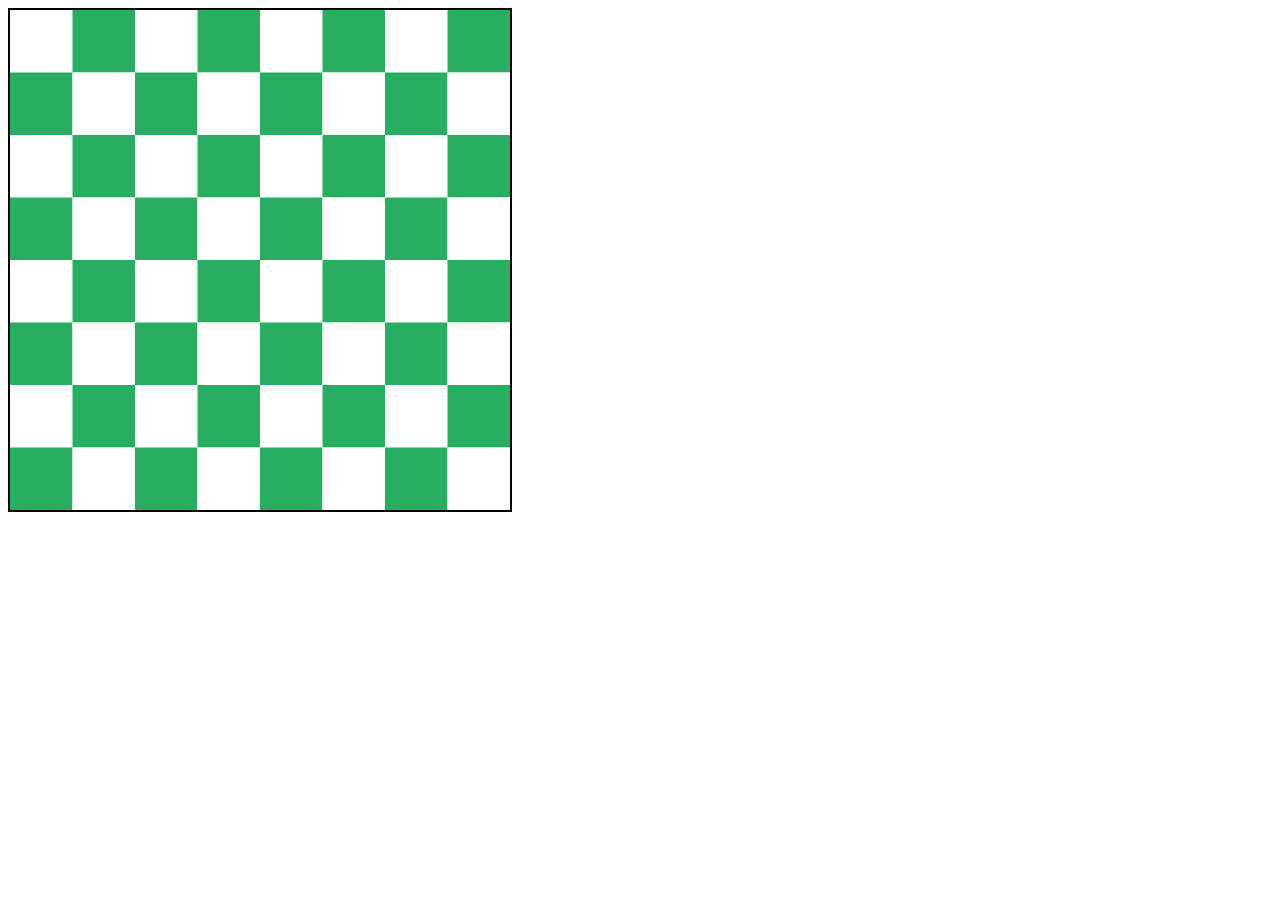
==== index.html @ e8c4156f "init" ====
<!DOCTYPE html>
<html>
    <body>
      <script type="module" src="master.js"></script>
      <img id = "WhitePawn" src = "img/WhitePawn.png" alt = "" style="display: none;"/>
      <img id = "WhiteQueen" src = "img/WhiteQueen.png" alt = "" style="display: none;"/>
      <img id = "WhiteBishop" src = "img/WhiteBishop.png" alt = "" style="display: none;"/>
      <img id = "WhiteRook" src = "img/WhiteRook.png" alt = "" style="display: none;"/>
      <img id = "WhiteKnight" src = "img/WhiteKnight.png" alt = "" style="display: none;"/>
      <img id = "WhiteKing" src = "img/WhiteKing.png" alt = "" style="display: none;"/>

      <img id = "BlackPawn" src = "img/BlackPawn.png" alt = "" style="display: none;"/>
      <img id = "BlackQueen" src = "img/BlackQueen.png" alt = "" style="display: none;"/>
      <img id = "BlackBishop" src = "img/BlackBishop.png" alt = "" style="display: none;"/>
      <img id = "BlackRook" src = "img/BlackRook.png" alt = "" style="display: none;"/>
      <img id = "BlackKnight" src = "img/BlackKnight.png" alt = "" style="display: none;"/>
      <img id = "BlackKing" src = "img/BlackKing.png" alt = "" style="display: none;"/>
      
      <canvas id = "myCanvas" width = "500" height = "500" style = "border: solid 2px black"></canvas>
    </body>
    
    
    
    
</html>
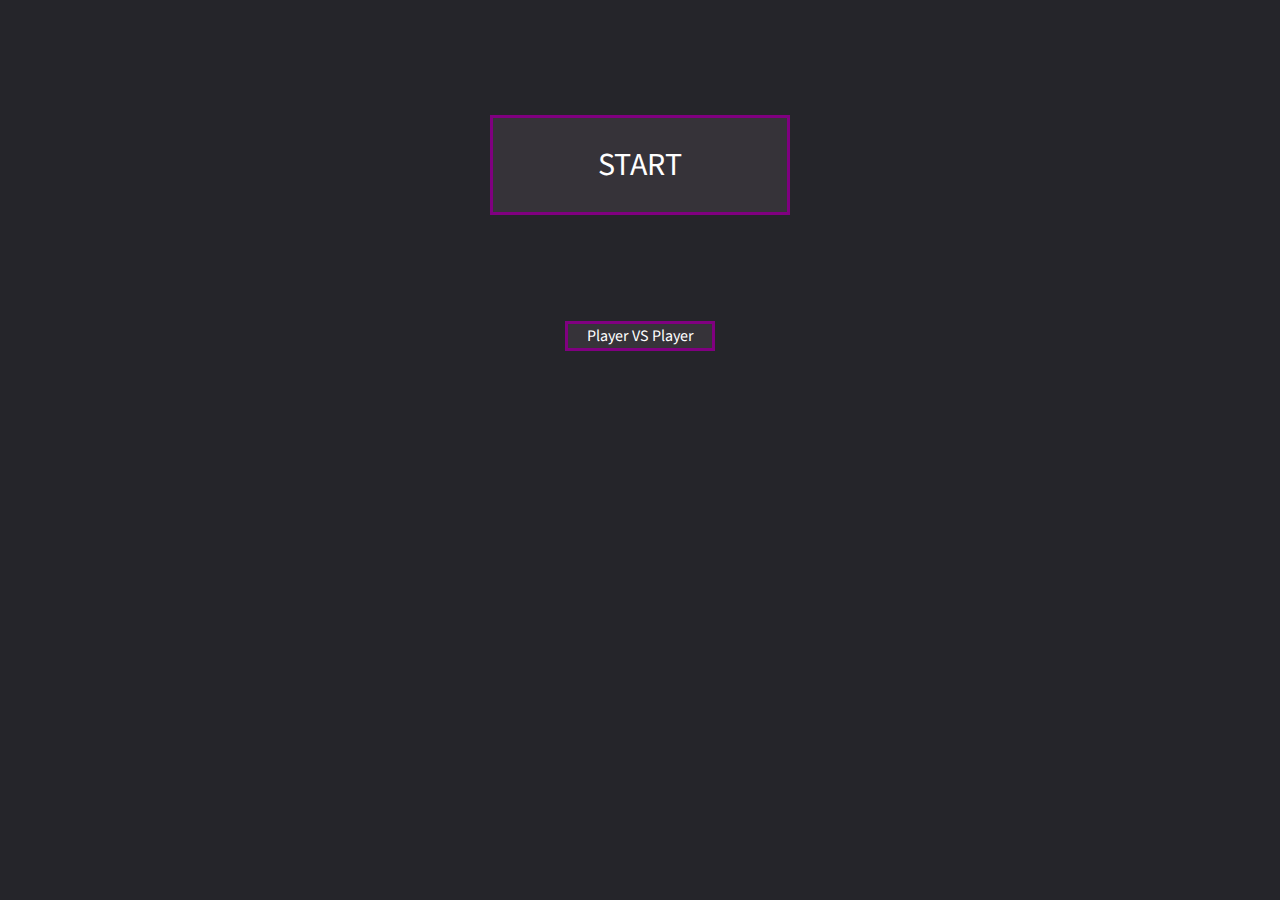
==== commit 049c1cb0: "Added starting menu" ====
--- a/index.html
+++ b/index.html
@@ -1,25 +1,20 @@
 <!DOCTYPE html>
 <html>
+  <head>
+    <title>chess</title>
+    <link rel = "stylesheet" href = "style.css">
+    <script type = "module" src="menu.js">
+      
+    </script>
+
+  </head>
     <body>
-      <script type="module" src="master.js"></script>
-      <img id = "WhitePawn" src = "img/WhitePawn.png" alt = "" style="display: none;"/>
-      <img id = "WhiteQueen" src = "img/WhiteQueen.png" alt = "" style="display: none;"/>
-      <img id = "WhiteBishop" src = "img/WhiteBishop.png" alt = "" style="display: none;"/>
-      <img id = "WhiteRook" src = "img/WhiteRook.png" alt = "" style="display: none;"/>
-      <img id = "WhiteKnight" src = "img/WhiteKnight.png" alt = "" style="display: none;"/>
-      <img id = "WhiteKing" src = "img/WhiteKing.png" alt = "" style="display: none;"/>
+      
+      <div class = "container">
+        <button class = "playGame" onclick = "location.href='game.html'">START</button>
+        <button class = "selectMode" id = "selectMode" type = "button" onclick = "updateMode()">Player VS Player</button>
+       <!-- <img id = "WhiteBlackRectangle" class = "image WhiteBlackRectangle" src = "img/WhiteBlackRectangle.png" alt = ""/> -->
+      </div>
+      </body> 
 
-      <img id = "BlackPawn" src = "img/BlackPawn.png" alt = "" style="display: none;"/>
-      <img id = "BlackQueen" src = "img/BlackQueen.png" alt = "" style="display: none;"/>
-      <img id = "BlackBishop" src = "img/BlackBishop.png" alt = "" style="display: none;"/>
-      <img id = "BlackRook" src = "img/BlackRook.png" alt = "" style="display: none;"/>
-      <img id = "BlackKnight" src = "img/BlackKnight.png" alt = "" style="display: none;"/>
-      <img id = "BlackKing" src = "img/BlackKing.png" alt = "" style="display: none;"/>
-      
-      <canvas id = "myCanvas" width = "500" height = "500" style = "border: solid 2px black"></canvas>
-    </body>
-    
-    
-    
-    
-</html>
+</html>--- a/style.css
+++ b/style.css
@@ -0,0 +1,57 @@
+@import url('https://fonts.googleapis.com/css2?family=Source+Sans+Pro:wght@600&display=swap');
+*{
+    background-color:#25252A
+}
+.container{
+    display: flex;
+    flex-direction:column;
+    align-items: center;
+    text-align: center;
+    justify-content: space-evenly;
+    min-height: 50vh;
+   
+
+}
+.playGame{
+    font-family: 'Source Sans Pro', sans-serif;
+    width:300px;
+    height:100px;
+    border:3px solid purple;
+    color:white;
+    background-color:rgba(83, 76, 83, 0.37);
+    box-shadow: inset 0 0 0 0 purple;
+    transition: ease-out .6s;
+    font-size: 2rem;
+    outline: none;
+}
+
+.playGame:hover{
+    box-shadow: inset 300px 0 0 0 purple;
+    cursor:pointer;
+    font-size: 3rem;
+  
+}
+
+.selectMode{
+    font-family: 'Source Sans Pro', sans-serif;
+    width:150px;
+    height:30px;
+    border:3px solid purple;
+    color:white;
+    background-color:rgba(83, 76, 83, 0.37);
+    box-shadow: inset 0 0 0 0 purple;
+    transition: ease-out .6s;
+    font-size: 1rem;
+    outline: none;
+}
+
+.selectMode:hover{
+    box-shadow: inset 300px 0 0 0 purple;
+    cursor:pointer;
+  
+}
+
+.WhiteBlackRectangle{
+    width:250px;
+    height:200px;
+}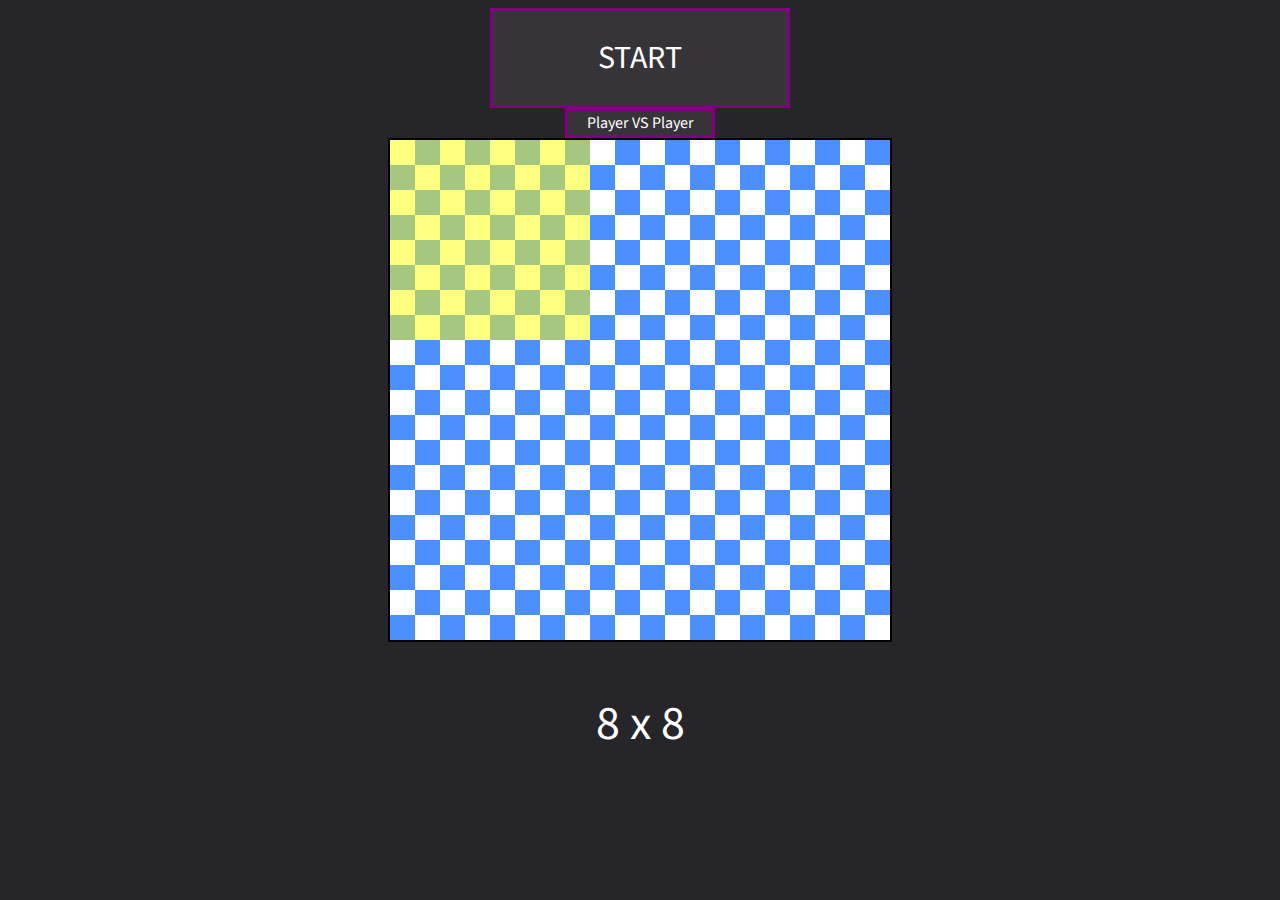
==== commit 1d3608c7: "added animations and user customizations" ====
--- a/index.html
+++ b/index.html
@@ -13,6 +13,8 @@
       <div class = "container">
         <button class = "playGame" onclick = "location.href='game.html'">START</button>
         <button class = "selectMode" id = "selectMode" type = "button" onclick = "updateMode()">Player VS Player</button>
+        <canvas id = "myCanvas" width = "500" height = "500" style = "border: solid 2px black"></canvas>
+        <p class = "dimensions" id = "dimensions">8 x 8</p>
        <!-- <img id = "WhiteBlackRectangle" class = "image WhiteBlackRectangle" src = "img/WhiteBlackRectangle.png" alt = ""/> -->
       </div>
       </body> 
--- a/style.css
+++ b/style.css
@@ -7,8 +7,8 @@
     flex-direction:column;
     align-items: center;
     text-align: center;
-    justify-content: space-evenly;
-    min-height: 50vh;
+   justify-content: space-evenly;
+    min-height: 75vh;
    
 
 }
@@ -54,4 +54,11 @@
 .WhiteBlackRectangle{
     width:250px;
     height:200px;
+}
+
+.dimensions{
+    font-family: 'Source Sans Pro', sans-serif;
+    font-size: 3rem;
+    color:white;
+
 }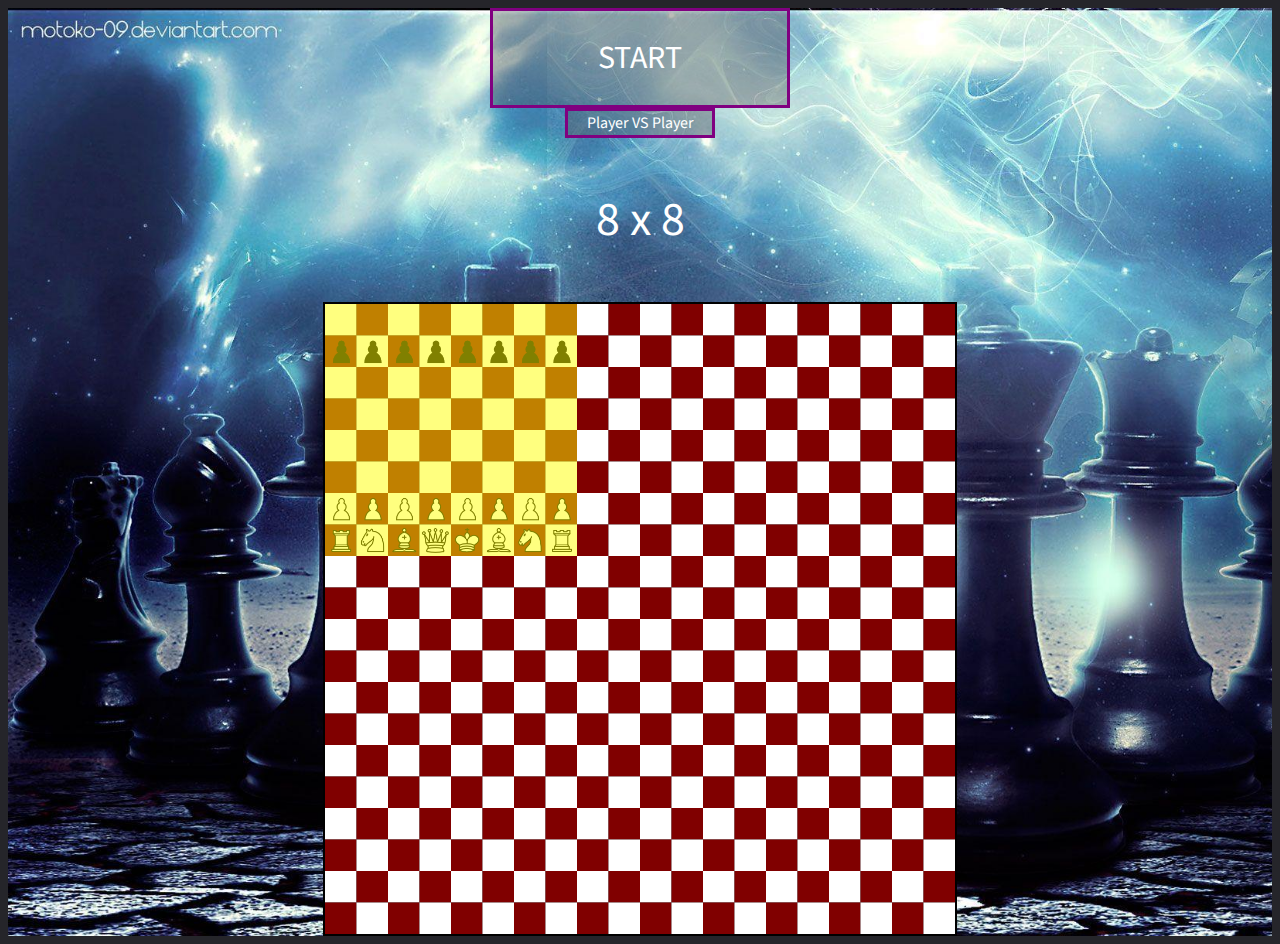
==== commit bcd98a2f: "Major changes to the UI  and graphics" ====
--- a/index.html
+++ b/index.html
@@ -9,12 +9,26 @@
 
   </head>
     <body>
+      <img id = "WhitePawn" src = "img/WhitePawn.png" alt = "" style="display: none;"/>
+      <img id = "WhiteQueen" src = "img/WhiteQueen.png" alt = "" style="display: none;"/>
+      <img id = "WhiteBishop" src = "img/WhiteBishop.png" alt = "" style="display: none;"/>
+      <img id = "WhiteRook" src = "img/WhiteRook.png" alt = "" style="display: none;"/>
+      <img id = "WhiteKnight" src = "img/WhiteKnight.png" alt = "" style="display: none;"/>
+      <img id = "WhiteKing" src = "img/WhiteKing.png" alt = "" style="display: none;"/>
+
+      <img id = "BlackPawn" src = "img/BlackPawn.png" alt = "" style="display: none;"/>
+      <img id = "BlackQueen" src = "img/BlackQueen.png" alt = "" style="display: none;"/>
+      <img id = "BlackBishop" src = "img/BlackBishop.png" alt = "" style="display: none;"/>
+      <img id = "BlackRook" src = "img/BlackRook.png" alt = "" style="display: none;"/>
+      <img id = "BlackKnight" src = "img/BlackKnight.png" alt = "" style="display: none;"/>
+      <img id = "BlackKing" src = "img/BlackKing.png" alt = "" style="display: none;"/>
       
       <div class = "container">
         <button class = "playGame" onclick = "location.href='game.html'">START</button>
         <button class = "selectMode" id = "selectMode" type = "button" onclick = "updateMode()">Player VS Player</button>
+        <p class = "dimensions" id = "dimensions">8 x 8</p>
         <canvas id = "myCanvas" width = "500" height = "500" style = "border: solid 2px black"></canvas>
-        <p class = "dimensions" id = "dimensions">8 x 8</p>
+        
        <!-- <img id = "WhiteBlackRectangle" class = "image WhiteBlackRectangle" src = "img/WhiteBlackRectangle.png" alt = ""/> -->
       </div>
       </body> 
--- a/style.css
+++ b/style.css
@@ -1,16 +1,18 @@
 @import url('https://fonts.googleapis.com/css2?family=Source+Sans+Pro:wght@600&display=swap');
 *{
-    background-color:#25252A
+    background-color:#25252A;
 }
 .container{
+    
+
     display: flex;
     flex-direction:column;
     align-items: center;
     text-align: center;
    justify-content: space-evenly;
-    min-height: 75vh;
+    background-image: url("img/background.jpg");
+    background-size: cover;
    
-
 }
 .playGame{
     font-family: 'Source Sans Pro', sans-serif;
@@ -57,6 +59,7 @@
 }
 
 .dimensions{
+    background-color:transparent;
     font-family: 'Source Sans Pro', sans-serif;
     font-size: 3rem;
     color:white;
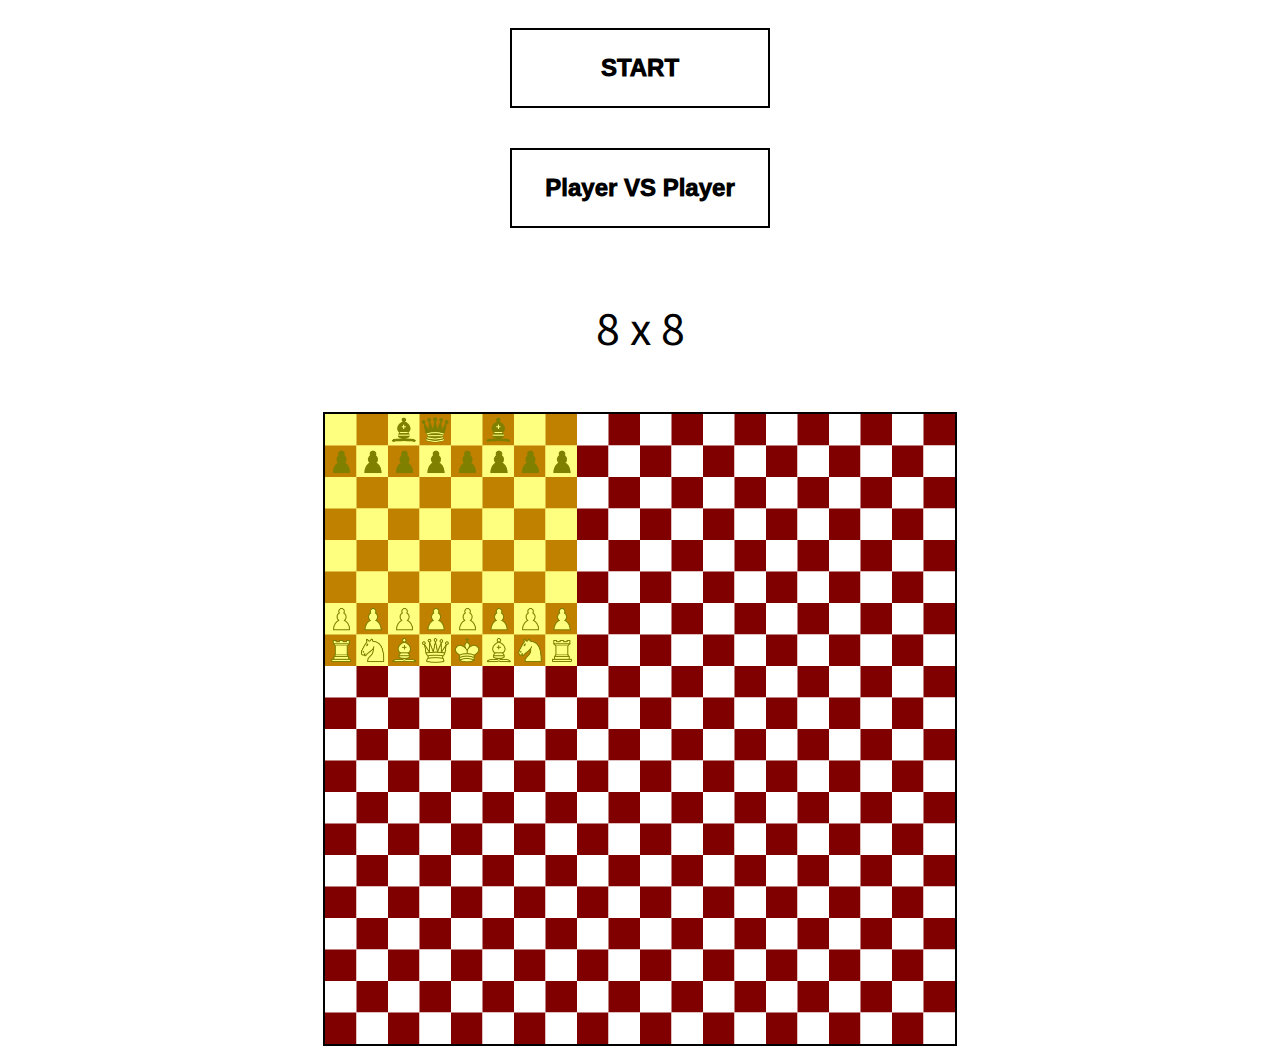
==== commit a4d16362: "made finishing touches, still have few bugs to fix" ====
--- a/index.html
+++ b/index.html
@@ -24,8 +24,9 @@
       <img id = "BlackKing" src = "img/BlackKing.png" alt = "" style="display: none;"/>
       
       <div class = "container">
-        <button class = "playGame" onclick = "location.href='game.html'">START</button>
-        <button class = "selectMode" id = "selectMode" type = "button" onclick = "updateMode()">Player VS Player</button>
+        <button class = "custom-btn btn-10" onclick = "location.href='game.html'">START</button>
+        <button class = "custom-btn btn-10" id = "selectMode" type = "button" onclick = "updateMode()">Player VS Player</button>
+        <!-- <button class = "custom-btn btn-10" id = "animationToggle" type = "button" onclick = "toggleAnimation()">Animations: On</button> -->
         <p class = "dimensions" id = "dimensions">8 x 8</p>
         <canvas id = "myCanvas" width = "500" height = "500" style = "border: solid 2px black"></canvas>
         
--- a/style.css
+++ b/style.css
@@ -1,67 +1,76 @@
 @import url('https://fonts.googleapis.com/css2?family=Source+Sans+Pro:wght@600&display=swap');
 *{
-    background-color:#25252A;
+    background-color:"#e0e5ec";
 }
 .container{
-    
-
     display: flex;
     flex-direction:column;
     align-items: center;
     text-align: center;
    justify-content: space-evenly;
-    background-image: url("img/background.jpg");
     background-size: cover;
    
 }
-.playGame{
-    font-family: 'Source Sans Pro', sans-serif;
-    width:300px;
-    height:100px;
-    border:3px solid purple;
-    color:white;
-    background-color:rgba(83, 76, 83, 0.37);
-    box-shadow: inset 0 0 0 0 purple;
-    transition: ease-out .6s;
-    font-size: 2rem;
-    outline: none;
-}
-
-.playGame:hover{
-    box-shadow: inset 300px 0 0 0 purple;
-    cursor:pointer;
-    font-size: 3rem;
-  
-}
-
-.selectMode{
+/*
+button{
     font-family: 'Source Sans Pro', sans-serif;
     width:150px;
     height:30px;
     border:3px solid purple;
     color:white;
-    background-color:rgba(83, 76, 83, 0.37);
-    box-shadow: inset 0 0 0 0 purple;
-    transition: ease-out .6s;
-    font-size: 1rem;
-    outline: none;
+
 }
+*/
 
-.selectMode:hover{
-    box-shadow: inset 300px 0 0 0 purple;
-    cursor:pointer;
+.custom-btn {
+  width: 260px;
+  height: 80px;
+  padding: 10px 25px;
+  border: 2px solid #000;
+  font-family: 'Lato', sans-serif;
+  font-weight: 1000;
+  font-size: x-large;
+  background: transparent;
+  cursor: pointer;
+  transition: all 0.3s ease;
+  position: relative;
+  display: inline-block;
+}
+button {
+  margin: 20px;
+  outline: none;
+}
   
-}
+  .btn-10 {
+    transition: all 0.3s ease;
+    overflow: hidden;
+  }
+  .btn-10:after {
+    position: absolute;
+    content: " ";
+    top: 0;
+    left: 0;
+    z-index: -1;
+    width: 100%;
+    height: 100%;
+    transition: all 0.3s ease;
+    -webkit-transform: scale(.1);
+    transform: scale(.1);
+  }
+  .btn-10:hover {
+    color: #fff;
+  }
+  .btn-10:hover:after {
+    background: #800000;
+    -webkit-transform: scale(1);
+    transform: scale(1);
+  }
 
-.WhiteBlackRectangle{
-    width:250px;
-    height:200px;
-}
 
 .dimensions{
     background-color:transparent;
     font-family: 'Source Sans Pro', sans-serif;
     font-size: 3rem;
-    color:white;
+    color:black;
 
 }